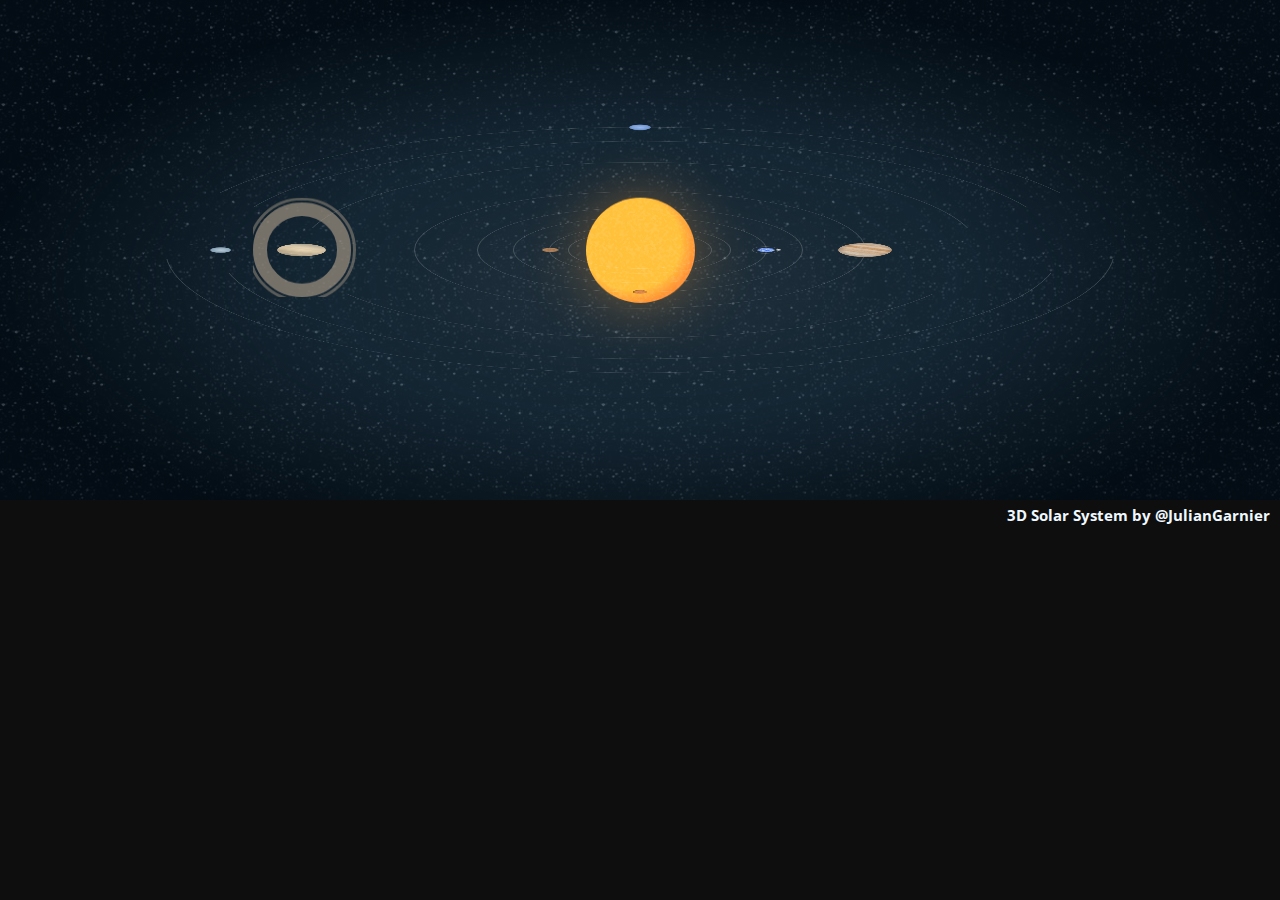
==== index.html @ 8992c4b4 "first commit" ====
<!DOCTYPE html>
<html lang="en">
<head>
    <meta charset="UTF-8">
    <meta http-equiv="X-UA-Compatible" content="IE=edge">
    <meta name="viewport" content="width=device-width, initial-scale=1.0">
    <title>Sistema Solar</title>
    <link rel="stylesheet" href="main.css">
</head>
<body>
    <iframe src="./system/system.html" frameborder="0" id="myIframe"></iframe>
    <h1>3D Solar System <span>by <a href="https://twitter.com/JulianGarnier"target="_blank">@JulianGarnier</a></span></h1>
</body>
</html>
---- main.css ----
@import url(https://fonts.googleapis.com/css?family=Open+Sans:400,300);

* {
    margin: 0;
    padding: 0;
}

iframe {
    width: 100vw;
    height: 500px;
}

h1 {
    font-size: 15px;
    text-align: end ;
    color: aliceblue;
    padding-right: 10px;
}

h1 a {
    text-decoration: none;
    color: aliceblue;
    transition: underline 5s linear;
}

h1 a:hover {
    text-decoration: underline;
}

body {
    background-color: #0e0e0e;
    font-weight: 300;
    font-family: 'Open Sans', sans-serif;
}
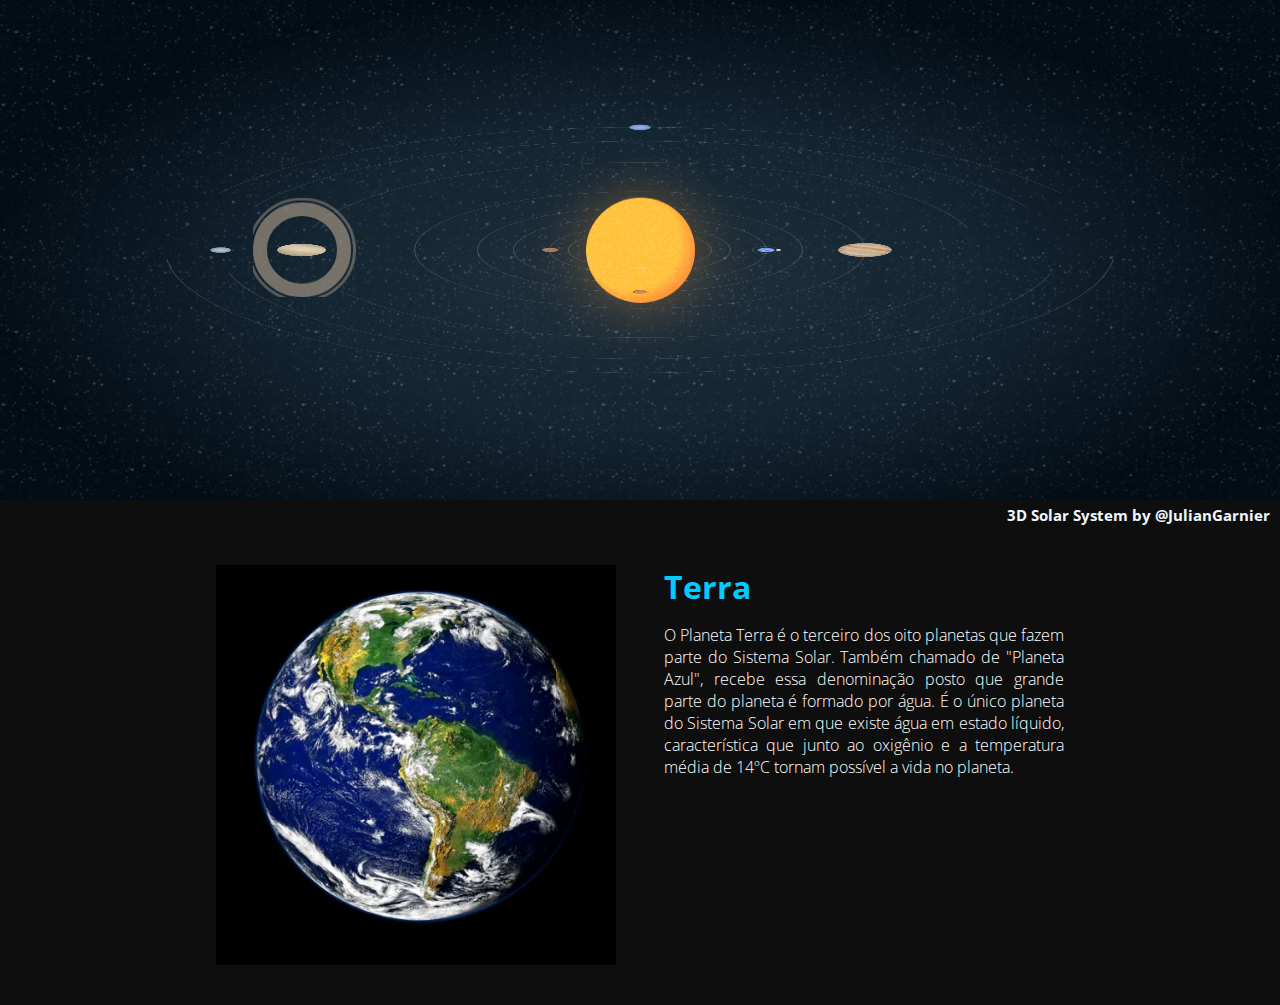
==== commit 577e167d: "planets infos" ====
--- a/index.html
+++ b/index.html
@@ -9,6 +9,168 @@
 </head>
 <body>
     <iframe src="./system/system.html" frameborder="0" id="myIframe"></iframe>
-    <h1>3D Solar System <span>by <a href="https://twitter.com/JulianGarnier"target="_blank">@JulianGarnier</a></span></h1>
+    <div class="dedication">
+        <h1>3D Solar System <span>by <a href="https://twitter.com/JulianGarnier"target="_blank">@JulianGarnier</a></span></h1>
+    </div>
+    <div class="informs">
+
+        <div class="sun-informs star-informs">
+            <img src="./assets/img/sol.png" class="img"/>
+            <div class="text">
+                <h1>Sol</h1>
+                <p>
+                    O Sol é uma estrela que tem 1 392 700 Km, ou seja, é 109 mil vezes maior do que a Terra. 
+                    Mas, apesar de ser muito maior do que a Terra, em comparação com outras estrelas, esse astro não é assim tão grande. 
+                    O Sol contém quase que a totalidade da massa do sistema solar, cerca de 99,8%. É em virtude da sua massa que os planetas orbitam à sua volta.
+                </p>
+            </div>
+        </div>
+
+        <div class="mercury-informs star-informs">
+            <img src="./assets/img/mercurio.png" class="img"/>
+            <div class="text">
+                <h1>Mercúrio</h1>
+                <p>
+                    Mercúrio é o planeta mais próximo ao Sol e o oitavo em tamanho no sistema solar. A distância média é de 57,9 milhões de quilômetros do Sol.                    Mas, apesar de ser muito maior do que a Terra, em comparação com outras estrelas, esse astro não é assim tão grande. 
+                    É o planeta mais rápido do Sistema Solar, perfazendo 47,87 quilômetros por segundo ao redor do Sol. A superfície é semelhante à da Lua, rochosa e com diversas crateras.
+                </p>
+            </div>
+        </div>
+
+        <div class="venus-informs star-informs">
+            <img src="./assets/img/venus.png" class="img"/>
+            <div class="text">
+                <h1>Vênus</h1>
+                <p>
+                    Vênus é o segundo planeta do sistema Solar mais próximo do Sol. Tem cerca de 800 milhões de anos e além do Sol e da Lua é o corpo celeste mais brilhante no céu, motivo pelo qual é conhecido desde a antiguidade.                    
+                    Mas, apesar de ser muito maior do que a Terra, em comparação com outras estrelas, esse astro não é assim tão grande. 
+                    A rotação de Vênus ocorre de leste para oeste, contrária a todos os planetas do Sistema Solar.
+                    É o planeta mais quente, apesar de não ser o mais próximo do Sol.
+                </p>
+            </div>
+        </div>
+
+        <div class="earth-informs star-informs">
+            <img src="./assets/img/terra.png" class="img" style="object-fit: cover"/>
+            <div class="text">
+                <h1>Terra</h1>
+                <p>
+                    O Planeta Terra é o terceiro dos oito planetas que fazem parte do Sistema Solar.
+                    Também chamado de "Planeta Azul", recebe essa denominação posto que grande parte do planeta é formado por água.       
+                    É o único planeta do Sistema Solar em que existe água em estado líquido, característica que junto ao oxigênio e a temperatura média de 14ºC tornam possível a vida no planeta.                
+                </p>
+            </div>
+        </div>
+        <div class="mars-informs star-informs">
+            <img src="./assets/img/marte.png" class="img"/>
+            <div class="text">
+                <h1>Marte</h1>
+                <p>
+                    Marte é o quarto planeta mais próximo do Sol e o segundo menor planeta do sistema solar, depois de Mercúrio, sendo consideravelmente menor que o planeta Terra.
+                    Marte é um dos planetas mais estudados do sistema solar. Podendo ser visto da Terra a olho nu, ou seja, sem auxílio de um telescópio.
+                </p>
+            </div>
+        </div>
+
+        <div class="jupiter-informs star-informs">
+            <img src="./assets/img/jupiter.png" class="img" style="object-fit: cover"/>
+            <div class="text">
+                <h1>Júpiter</h1>
+                <p>
+                    Júpiter é o maior planeta do Sistema Solar, o quinto a partir do Sol e o quarto corpo celeste mais brilhante no céu.
+                    É composto principalmente de hidrogênio, sendo um quarto de sua massa composta de hélio, embora o hélio corresponda a apenas um décimo do número total de moléculas.
+                </p>
+            </div>
+        </div>
+
+        <div class="saturn-informs star-informs">
+            <img src="./assets/img/saturno.png" class="img" style="object-fit: cover"/>
+            <div class="text">
+                <h1>Saturno</h1>
+                <p>
+                    Saturno é o sexto planeta a partir do Sol, e o segundo maior do sistema solar.
+                    Por ser um planeta gasoso, é composto principalmente por hidrogênio e hélio. Ou seja, não há superfície sólida.
+                </p>
+            </div>
+        </div>
+
+        <div class="uranus-informs star-informs">
+            <img src="./assets/img/urano.png" class="img" style="object-fit: cover"/>
+            <div class="text">
+                <h1>Urano</h1>
+                <p>
+                    Urano é o sétimo planeta a partir do Sol, o terceiro maior do Sistema Solar e foi o primeiro a ser encontrado por meio de um telescópio, pelo astrônomo William Herschel em 1781.
+                </p>
+            </div>
+        </div>
+
+        <div class="neptune-informs star-informs">
+            <img src="./assets/img/netuno.png" class="img" style="object-fit: cover"/>
+            <div class="text">
+                <h1>Netuno</h1>
+                <p>
+                    Netuno é o oitavo planeta a partir do Sol. É um gigante gasoso, bem como Júpiter, Saturno e Urano.
+                    Somente em 1984, astrônomos encontraram evidências da existência do sistema de anéis em torno de Netuno.
+                    O conjunto é formado por três anéis proeminentes, denominados Liberdade, Igualdade e Fraternidade.
+                </p>
+            </div>
+        </div>
+    </div>
+
+    <script src="//ajax.googleapis.com/ajax/libs/jquery/1.8.1/jquery.min.js"></script>
+    <script>
+
+        $('#myIframe').load(function(){
+            var iframe = $('#myIframe').contents();
+
+            $('.star-informs').hide()
+            $('.earth-informs').show() 
+
+            iframe.find(".sun").click(function(){
+                $('.star-informs').hide()
+                $('.sun-informs').show() 
+            });
+
+            iframe.find(".mercury").click(function(){
+                $('.star-informs').hide()
+                $('.mercury-informs').show() 
+            });
+
+            iframe.find(".venus").click(function(){
+                $('.star-informs').hide()
+                $('.venus-informs').show() 
+            });
+
+            iframe.find(".earth").click(function(){
+                $('.star-informs').hide()
+                $('.earth-informs').show() 
+            });
+
+            iframe.find(".mars").click(function(){
+                $('.star-informs').hide()
+                $('.mars-informs').show() 
+            });
+
+            iframe.find(".jupiter").click(function(){
+                $('.star-informs').hide()
+                $('.jupiter-informs').show() 
+            });
+
+            iframe.find(".saturn").click(function(){
+                $('.star-informs').hide()
+                $('.saturn-informs').show() 
+            });
+
+            iframe.find(".uranus").click(function(){
+                $('.star-informs').hide()
+                $('.uranus-informs').show() 
+            });
+
+            iframe.find(".neptune").click(function(){
+                $('.star-informs').hide()
+                $('.neptune-informs').show()
+            });
+        });
+    </script>
 </body>
 </html>--- a/main.css
+++ b/main.css
@@ -5,30 +5,93 @@
     padding: 0;
 }
 
+body {
+    background-color: #0e0e0e;
+    font-weight: 300;
+    font-family: 'Open Sans', sans-serif;
+    overflow-x: hidden;
+}
+body::-webkit-scrollbar {
+    display: none;
+}
+
 iframe {
     width: 100vw;
     height: 500px;
 }
 
-h1 {
+.dedication h1 {
     font-size: 15px;
     text-align: end ;
     color: aliceblue;
     padding-right: 10px;
 }
 
-h1 a {
+.dedication h1 a {
     text-decoration: none;
     color: aliceblue;
     transition: underline 5s linear;
 }
 
-h1 a:hover {
+.dedication h1 a:hover {
     text-decoration: underline;
 }
 
-body {
-    background-color: #0e0e0e;
-    font-weight: 300;
-    font-family: 'Open Sans', sans-serif;
+.informs {
+    padding: 40px 0;
+    height: auto;
+    display: flex;
+    flex-direction: column;
+    justify-content: center;
+    align-items: center;
+}
+
+.informs .star-informs {
+    display: flex;
+    gap: 3em;
+}
+
+.informs .star-informs .img {
+    background-color: #0CF;
+    width: 400px;
+    height: 400px;
+}
+
+.informs .star-informs .text {
+    width: 400px;
+}
+
+.informs .star-informs .text h1 {
+    color: #0CF;
+}
+
+.informs .star-informs .text p {
+    color: white;
+    text-align: justify;
+    text-justify: inter-word;
+    margin-top: 1em;
+}
+
+@media (max-width: 770px) {
+    .informs {
+        height: auto;
+    }
+
+    .informs .star-informs {
+        justify-content: flex-end;
+        align-items: flex-end;
+        flex-direction: column;
+        padding: 50px 0;
+    }
+
+    .informs .star-informs,
+    .informs .star-informs .img,
+    .informs .star-informs .text {
+        width: 80vw;
+    }
+
+    .informs .star-informs .img {
+        height: 80vw;
+    }
+
 }